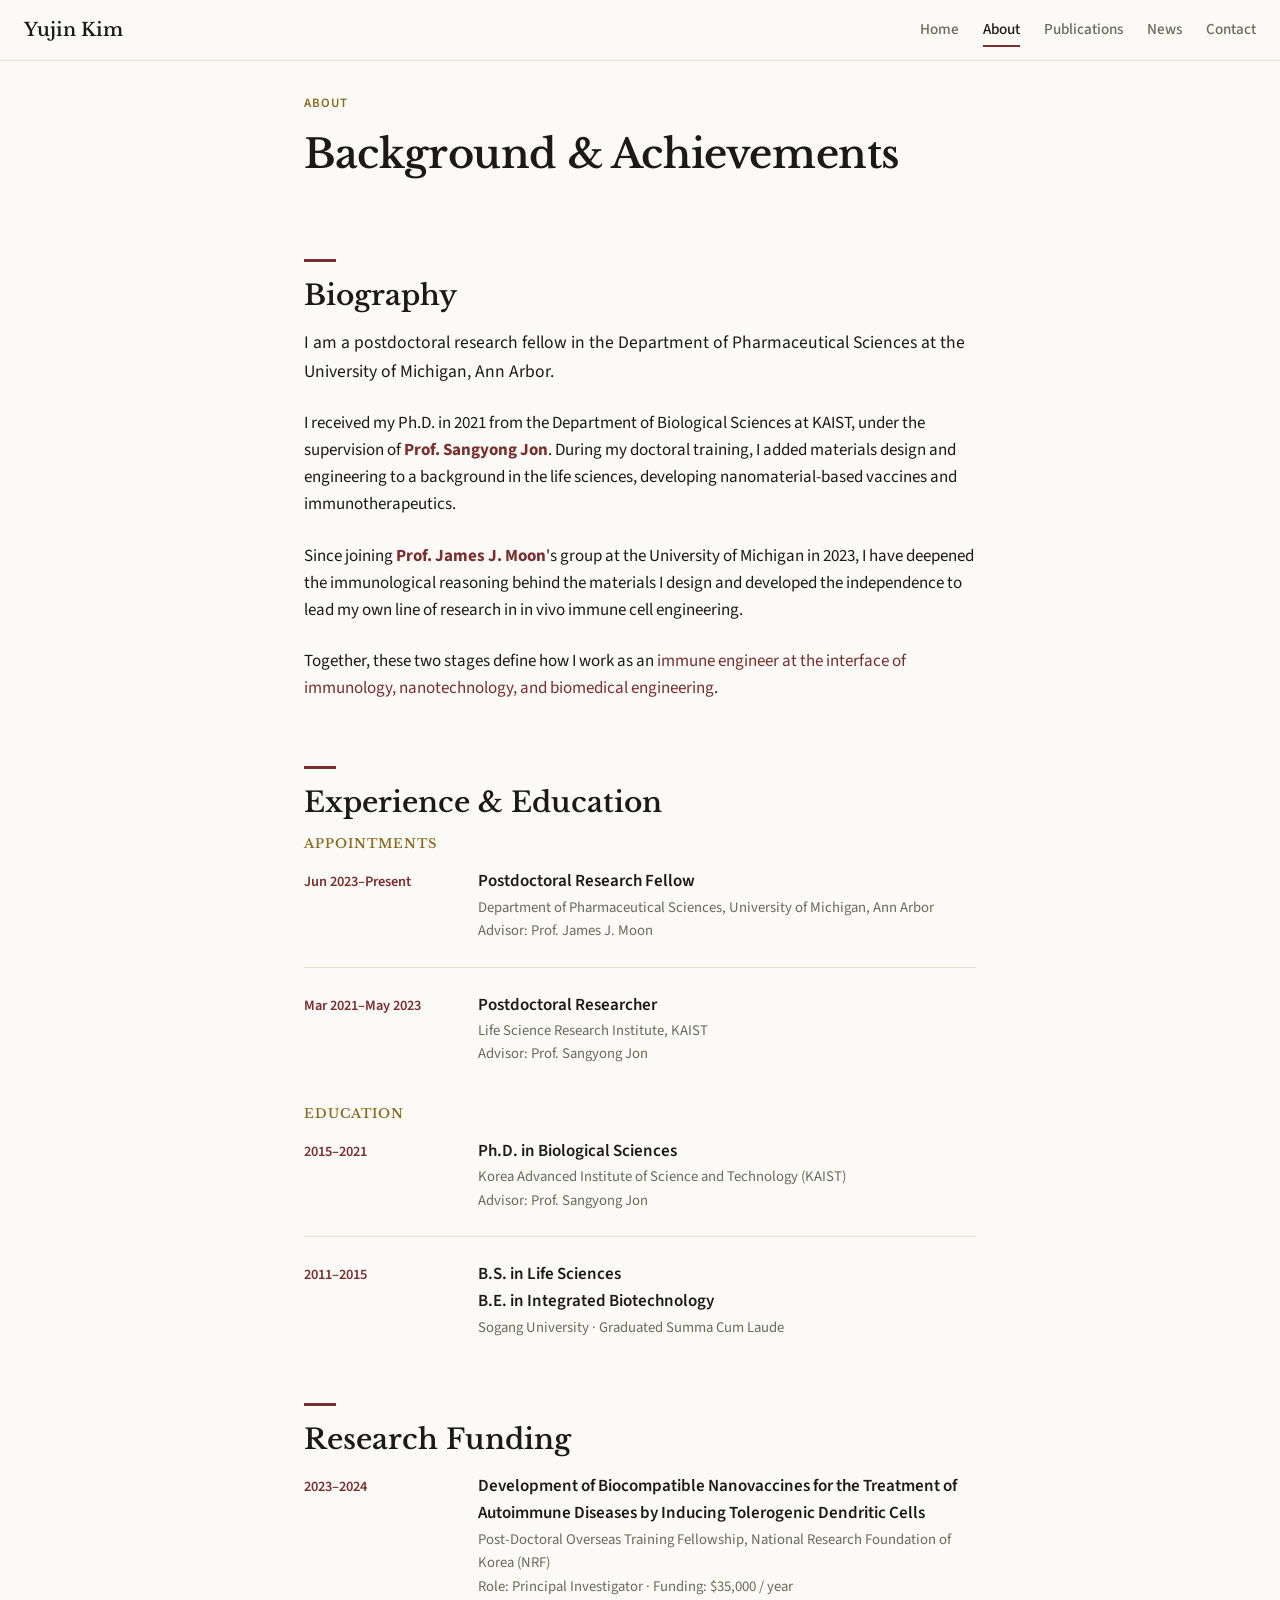
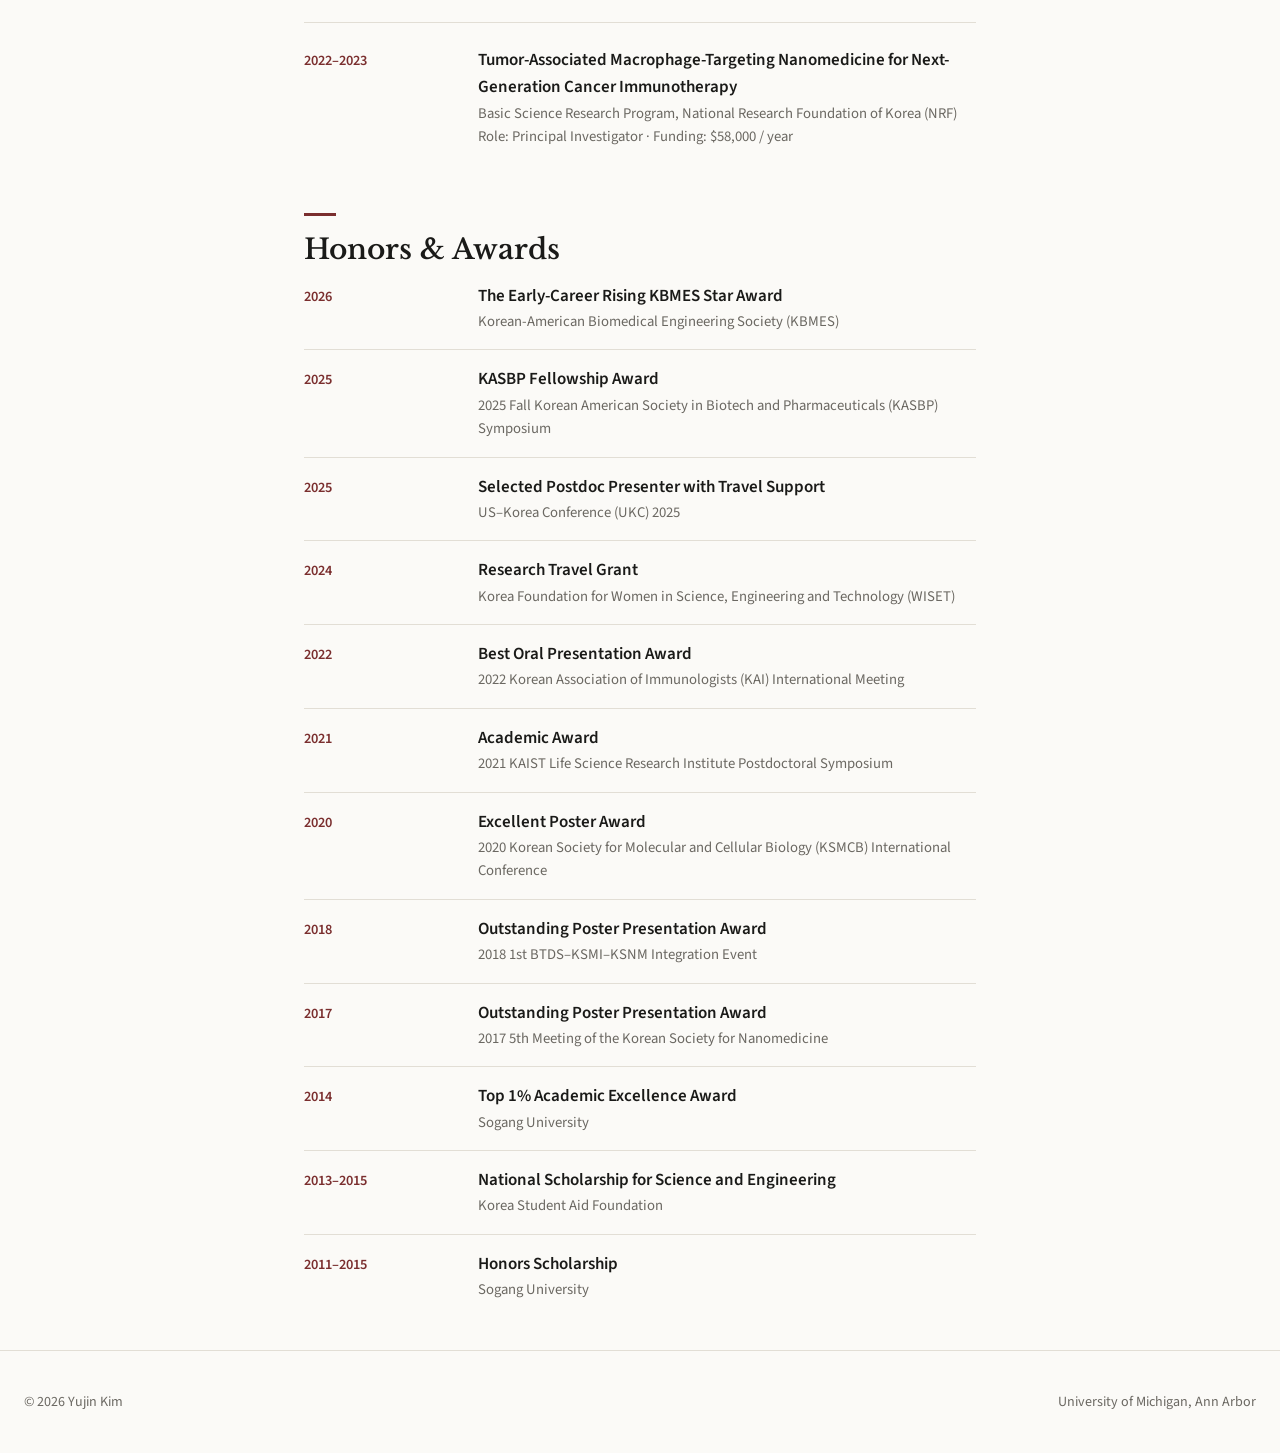
==== about.html @ 7e6575d5 "Leave the Research Interests intro undecorated The hairline read as odd in place. Removing it leaves" ====
<!DOCTYPE html>
<html lang="en">
<head>
  <meta charset="UTF-8" />
  <meta name="viewport" content="width=device-width, initial-scale=1.0" />
  <title>About — Yujin Kim, Ph.D.</title>
  <meta name="description" content="Biography, appointments, education, research funding, and honors of Yujin Kim, Ph.D., Postdoctoral Research Fellow at the University of Michigan." />
  <link rel="preconnect" href="https://fonts.googleapis.com" />
  <link rel="preconnect" href="https://fonts.gstatic.com" crossorigin />
  <link href="https://fonts.googleapis.com/css2?family=Libre+Baskerville:ital,wght@0,400;0,700;1,400&family=Source+Sans+3:ital,wght@0,400;0,500;0,600;0,700&display=swap" rel="stylesheet" />
  <link rel="stylesheet" href="css/style.css?v=34" />
</head>
<body data-page="about">
  <header class="nav">
    <div class="nav__inner">
      <a class="nav__brand" href="index.html">Yujin Kim</a>
      <nav class="nav__links" aria-label="Primary">
        <a class="nav__link" data-page="home" href="index.html">Home</a>
        <a class="nav__link" data-page="about" href="about.html">About</a>
        <a class="nav__link" data-page="publications" href="publications.html">Publications</a>
        <a class="nav__link" data-page="news" href="news.html">News</a>
        <a class="nav__link" data-page="contact" href="contact.html">Contact</a>
      </nav>
    </div>
  </header>

  <main>
    <div class="container container--text">
      <section class="section--tight">
        <p class="eyebrow">About</p>
        <h1>Background &amp; Achievements</h1>
      </section>

      <section id="bio" class="section--tight"></section>
      <section id="education" class="section--tight"></section>
      <section id="funding" class="section--tight"></section>
      <section id="awards" class="section--tight"></section>
    </div>
  </main>

  <footer class="footer">
    <div class="footer__inner">
      <span>© <span id="year"></span> Yujin Kim</span>
      <span>University of Michigan, Ann Arbor</span>
    </div>
  </footer>

  <script>document.getElementById("year").textContent = new Date().getFullYear();</script>
  <script src="js/nav.js"></script>
  <script src="js/render-profile.js"></script>
</body>
</html>
---- css/style.css ----
/* =========================================================================
   Yujin Kim — Faculty Portfolio
   Single shared stylesheet. Design tokens per PROJECT_BRIEF.md §4.
   ========================================================================= */

:root {
  /* Colors */
  --bg: #FBFAF7;
  --text-primary: #1A1A18;
  --text-secondary: #6B6862;
  --accent: #7A2E2E;
  --accent-light: #EFE1DD;
  --accent-2: #8A6A1F;        /* deep gold — secondary accent */
  --accent-2-light: #F3EAD7;  /* gold tint for soft fills */
  --border: #E2DED5;
  --status-amber: #A06E2B;

  /* Typography */
  --font-heading: "Libre Baskerville", Georgia, serif;
  --font-body: "Source Sans 3", -apple-system, BlinkMacSystemFont, "Segoe UI", sans-serif;

  /* Spacing scale (8px base) */
  --s1: 8px;
  --s2: 16px;
  --s3: 24px;
  --s4: 32px;
  --s5: 40px;
  --s6: 48px;
  --s8: 64px;

  /* Layout */
  --max-text: 720px;
  --max-container: 1280px;
  --radius: 4px;
}

/* -------------------------------------------------------------------------
   Reset / base
   ------------------------------------------------------------------------- */
*,
*::before,
*::after { box-sizing: border-box; }

html { scroll-behavior: smooth; }

body {
  margin: 0;
  background: var(--bg);
  color: var(--text-primary);
  font-family: var(--font-body);
  font-size: 17px;
  line-height: 1.6;
  -webkit-font-smoothing: antialiased;
  text-rendering: optimizeLegibility;
}

h1, h2, h3, h4 {
  font-family: var(--font-heading);
  font-weight: 600;
  line-height: 1.25;
  color: var(--text-primary);
  margin: 0 0 var(--s2) 0;
}

h1 { font-size: 2.5rem; letter-spacing: -0.01em; }
h2 { font-size: 1.75rem; }
h3 { font-size: 1.25rem; }

p { margin: 0 0 var(--s2) 0; }

a {
  color: var(--accent);
  text-decoration: none;
  transition: color 150ms ease, border-color 150ms ease, opacity 150ms ease;
}
a:hover { text-decoration: underline; }

:focus-visible {
  outline: 2px solid var(--accent);
  outline-offset: 2px;
  border-radius: 2px;
}

img { max-width: 100%; display: block; }

/* -------------------------------------------------------------------------
   Layout helpers
   ------------------------------------------------------------------------- */
.container {
  max-width: var(--max-container);
  margin: 0 auto;
  padding: 0 var(--s3);
}

.container--text { max-width: var(--max-text); }
/* Contact needs room for the details + map side by side, and enough width for
   the street address to stay on one line */
.container--contact { max-width: 1080px; }
/* Publications is text-heavy — keep a comfortable reading measure */
.container--pubs { max-width: 900px; }
/* Research holds a 2-column card grid */
.container--research { max-width: 1080px; }

.section {
  padding-top: var(--s6);
  padding-bottom: var(--s6);
}

.section--tight { padding-top: var(--s4); padding-bottom: var(--s4); }

.eyebrow {
  font-size: 0.8rem;
  font-weight: 600;
  letter-spacing: 0.08em;
  text-transform: uppercase;
  color: var(--accent-2);
  margin-bottom: var(--s2);
}

/* Burgundy marker bar above every section heading */
main h2::before {
  content: "";
  display: block;
  width: 32px;
  height: 3px;
  background: var(--accent);
  margin-bottom: var(--s2);
}
/* Publication group heads are a baseline-aligned flex row — no bar there */
.pub-group__head h2::before { display: none; }

.text-secondary { color: var(--text-secondary); }

/* -------------------------------------------------------------------------
   Navigation
   ------------------------------------------------------------------------- */
.nav {
  position: sticky;
  top: 0;
  z-index: 50;
  background: rgba(251, 250, 247, 0.92);
  backdrop-filter: saturate(180%) blur(8px);
  border-bottom: 1px solid var(--border);
  transition: box-shadow 200ms ease;
}
.nav.is-scrolled { box-shadow: 0 1px 12px rgba(26, 26, 26, 0.06); }

.nav__inner {
  max-width: var(--max-container);
  margin: 0 auto;
  padding: 0 var(--s3);
  display: flex;
  align-items: center;
  justify-content: space-between;
  min-height: 60px;
  gap: var(--s3);
}

.nav__brand {
  font-family: var(--font-heading);
  font-size: 1.15rem;
  font-weight: 600;
  color: var(--text-primary);
  white-space: nowrap;
}
.nav__brand:hover { text-decoration: none; opacity: 0.75; }

.nav__links {
  display: flex;
  align-items: center;
  gap: var(--s3);
  overflow-x: auto;
  scrollbar-width: none;
  -ms-overflow-style: none;
}
.nav__links::-webkit-scrollbar { display: none; }

.nav__link {
  color: var(--text-secondary);
  font-size: 0.95rem;
  font-weight: 500;
  padding: 4px 0;
  white-space: nowrap;
  border-bottom: 2px solid transparent;
}
.nav__link:hover { color: var(--text-primary); text-decoration: none; }
.nav__link.is-active {
  color: var(--text-primary);
  border-bottom-color: var(--accent);
}

/* -------------------------------------------------------------------------
   Buttons
   ------------------------------------------------------------------------- */
.btn {
  display: inline-flex;
  align-items: center;
  gap: var(--s1);
  background: var(--accent);
  color: #fff;
  font-family: var(--font-body);
  font-size: 0.95rem;
  font-weight: 600;
  padding: 10px 20px;
  border: 1px solid var(--accent);
  border-radius: var(--radius);
  cursor: pointer;
  transition: opacity 150ms ease;
}
.btn:hover { opacity: 0.88; text-decoration: none; }

.btn--ghost {
  background: transparent;
  color: var(--accent);
}
.btn--ghost:hover { background: var(--accent-light); opacity: 1; }

/* -------------------------------------------------------------------------
   Badges
   ------------------------------------------------------------------------- */
.badge {
  display: inline-block;
  font-size: 0.75rem;
  font-weight: 600;
  line-height: 1.4;
  padding: 2px 9px;
  border-radius: 999px;
  background: var(--accent-light);
  color: var(--accent);
  white-space: nowrap;
}
.badge--status {
  background: rgba(160, 110, 43, 0.12);
  color: var(--status-amber);
}
.badge--rank {
  background: transparent;
  color: var(--text-secondary);
  padding-left: 0;
  font-weight: 500;
}
/* Link chip — soft gold fill. It separates from the pale-burgundy IF badge by
   hue rather than by weight; a solid burgundy fill was tried and pulled the eye
   far too hard. The affordance arrives on hover instead of at rest. */
a.badge--link {
  background: var(--accent-2-light);
  color: var(--accent-2);
  transition: background 150ms ease, color 150ms ease;
}
a.badge--link:hover {
  background: var(--accent-2);
  color: #fff;
  text-decoration: none;
}

/* -------------------------------------------------------------------------
   Hero (About)
   ------------------------------------------------------------------------- */
/* Warm tinted band behind the Home hero */
.hero-band {
  /* Single warm tone easing into the page — no seam, no second hue */
  background: linear-gradient(180deg, #FAF3EE 0%, var(--bg) 100%);
}

.hero {
  display: grid;
  grid-template-columns: 200px 1fr;
  gap: var(--s6);
  align-items: center;
  padding-top: var(--s6);
  padding-bottom: var(--s5);
}
.hero__photo {
  width: 200px;
  height: 200px;
  border-radius: 50%;
  object-fit: cover;
  /* Source is pre-cropped square, so plain centering is correct */
  object-position: 50% 50%;
  border: 1px solid var(--border);
  background: var(--accent-light);
  box-shadow: 0 8px 28px rgba(26, 26, 24, 0.08);
}
.hero__photo--placeholder {
  display: flex;
  align-items: center;
  justify-content: center;
  color: var(--accent);
  font-family: var(--font-heading);
  font-size: 3rem;
  font-weight: 600;
}
.hero__name { margin-bottom: var(--s1); }
.hero__title {
  font-size: 1.1rem;
  color: var(--text-secondary);
  margin-bottom: var(--s3);
}
.hero__title strong { color: var(--accent); font-weight: 600; }
.hero__tagline {
  font-family: var(--font-heading);
  font-size: 1.15rem;
  color: var(--text-primary);
  max-width: 46ch;
  margin: 0;
}

/* -------------------------------------------------------------------------
   Bio / prose
   ------------------------------------------------------------------------- */
.prose p { margin-bottom: var(--s3); }
.prose__lead { font-size: 1.1rem; color: var(--text-primary); }
.prose a { font-weight: 700; }
/* Emphasis inside the bio. Burgundy at regular weight — gold was tried first
   and Yujin preferred burgundy. The PI links in this same block are burgundy
   *and bold*, so weight is the only thing separating the two; that was raised
   and accepted. No font-weight here by request. */
.prose__accent { color: var(--accent); }
.prose p:last-child { margin-bottom: 0; }

.draft-note {
  font-size: 0.8rem;
  color: var(--status-amber);
  margin-top: var(--s2);
}

/* -------------------------------------------------------------------------
   Quick facts strip
   ------------------------------------------------------------------------- */
.facts {
  display: flex;
  flex-wrap: wrap;
  gap: var(--s2) var(--s6);
  padding: var(--s4) 0;
  border-top: 1px solid var(--border);
  border-bottom: 1px solid var(--border);
}
.fact__num {
  font-family: var(--font-heading);
  font-size: 2rem;
  font-weight: 600;
  color: var(--accent);
  line-height: 1;
}
.fact__label {
  font-size: 0.85rem;
  color: var(--text-secondary);
  margin-top: 6px;
}

/* -------------------------------------------------------------------------
   Timeline (education / career)
   ------------------------------------------------------------------------- */
.timeline { display: grid; gap: var(--s3); }
.timeline__item {
  display: grid;
  grid-template-columns: 150px 1fr;
  gap: var(--s3);
  padding-bottom: var(--s3);
  border-bottom: 1px solid var(--border);
}
.timeline__item:last-child { border-bottom: none; padding-bottom: 0; }
/* Honors entries are short — tighten their rhythm */
.timeline--tight { gap: var(--s2); }
.timeline--tight .timeline__item { padding-bottom: var(--s2); }
.timeline__years { color: var(--accent); font-weight: 600; font-size: 0.9rem; padding-top: 2px; }
.timeline__role { font-weight: 600; }
.timeline__meta { color: var(--text-secondary); font-size: 0.92rem; }

/* -------------------------------------------------------------------------
   Research theme cards
   ------------------------------------------------------------------------- */
.themes {
  display: grid;
  grid-template-columns: repeat(2, 1fr);
  gap: var(--s4);
}
.theme {
  display: flex;
  flex-direction: column;
  border: 1px solid var(--border);
  border-radius: var(--radius);
  overflow: hidden;
  background: #fff;
  transition: box-shadow 200ms ease, transform 200ms ease;
}
.theme:hover {
  box-shadow: 0 6px 24px rgba(26, 26, 26, 0.07);
  transform: translateY(-2px);
}
.theme__figure {
  aspect-ratio: 16 / 9;
  display: flex;
  align-items: center;
  justify-content: center;
  border-bottom: 1px solid var(--border);
}
/* No artwork yet: the theme's own line icon on a soft tint, so the card reads
   as designed rather than unfinished. Replaced by --image once a figure exists. */
.theme__figure--icon {
  background: linear-gradient(135deg, var(--accent-light), #F4EFE7);
  color: var(--accent);
}
.theme__figure--icon svg { width: 44px; height: 44px; opacity: 0.85; }
.theme__figure--image {
  width: 100%;
  object-fit: cover;
  background: var(--accent-light);
}
.theme__body { padding: var(--s3); }
.theme__title { font-size: 1.15rem; margin-bottom: var(--s1); }
.theme__desc { margin: 0; color: var(--text-secondary); font-size: 0.97rem; }

/* Research keywords — chips above the interest list on Home */
.keywords {
  display: flex;
  flex-wrap: wrap;
  gap: var(--s1);
  margin-bottom: var(--s4);
}
/* Labelled keyword group in the hero, below the tagline */
.hero__keywords { margin-top: var(--s3); }
.hero__keywords .keywords { margin-bottom: 0; }
.keyword {
  font-size: 0.85rem;
  font-weight: 600;
  line-height: 1.4;
  padding: 5px 14px;
  border-radius: 999px;
  background: var(--accent-light);
  color: var(--accent);
}

/* Research interests — four CV research fields, side by side on Home */
/* Section intro under the Research Interests heading. Plain — no quotation
   marks, no rules of any kind. Three decorations have now been tried here and
   all three were rejected: a burgundy LEFT rule (collided with the bar
   main h2::before draws above every h2), generated quotation marks (made sense
   only while the line was first person, and read as a quoted fragment once it
   wasn't), and a hairline BELOW it (Yujin: too odd). Leave it undecorated.
   Upright, not italic — Libre Baskerville italic was tried on the hero tagline
   and rejected as hard to read. A touch smaller than that tagline so the two
   don't compete. */
.interest-grid__tagline {
  margin: 0 0 var(--s4) 0;
  font-family: var(--font-heading);
  font-size: 1.1rem;
  line-height: 1.5;
  color: var(--text-primary);
}
.interest-grid {
  display: grid;
  grid-template-columns: repeat(4, 1fr);
  gap: var(--s3);
  align-items: stretch;
}
.interest-card {
  display: flex;
  flex-direction: column;
  padding: var(--s3);
  background: #fff;
  border: 1px solid var(--border);
  border-radius: var(--radius);
  transition: box-shadow 200ms ease, transform 200ms ease;
}
.interest-card:hover {
  box-shadow: 0 6px 24px rgba(26, 26, 24, 0.07);
  transform: translateY(-2px);
}
.interest-card__icon { display: block; color: var(--accent); margin-bottom: var(--s2); }
.interest-card__icon svg { width: 28px; height: 28px; display: block; }
.interest-card__title {
  font-size: 1rem;
  line-height: 1.35;
  margin: 0 0 var(--s1) 0;
}
.interest-card__desc {
  margin: 0;
  color: var(--text-secondary);
  font-size: 0.92rem;
}
.interests__more { margin-top: var(--s4); font-size: 0.95rem; }

/* -------------------------------------------------------------------------
   News — press coverage as thumbnail cards
   ------------------------------------------------------------------------- */
.news-list { display: grid; gap: var(--s3); }
.news-item {
  display: grid;
  grid-template-columns: 140px 1fr;
  gap: var(--s3);
  align-items: start;
  padding: var(--s3);
  border: 1px solid var(--border);
  border-radius: var(--radius);
  background: #fff;
  transition: box-shadow 200ms ease;
}
/* The card holds several outlet links, so it is not itself a link — no lift on
   hover, just a soft shadow marking the row under the cursor. */
.news-item:hover { box-shadow: 0 6px 24px rgba(26, 26, 24, 0.07); }

.news-item__thumb {
  width: 140px;
  height: 140px;
  border: 1px solid var(--border);
  border-radius: calc(var(--radius) - 2px);
  background: #fff;
  display: flex;
  flex-direction: column;
  align-items: center;
  justify-content: center;
  gap: 2px;
}

/* contain, not cover: these are the papers' own TOC figures and must not be
   cropped (theme figures use cover). The influenza one is portrait, so it
   letterboxes inside the square rather than losing the top of the nanobarrel. */
.news-item__thumb--image { object-fit: contain; padding: var(--s1); }
.news-item__thumb--tile {
  background: linear-gradient(135deg, var(--accent-light), #F4EFE7);
  color: var(--accent);
  text-align: center;
  padding: var(--s1);
}
.news-item__tile-main {
  font-family: var(--font-heading);
  font-weight: 700;
  font-size: 0.95rem;
  line-height: 1.15;
  letter-spacing: 0.02em;
}
.news-item__tile-sub {
  font-size: 0.65rem;
  font-weight: 600;
  letter-spacing: 0.14em;
  text-transform: uppercase;
  opacity: 0.8;
}

.news-item__headline {
  margin: 0;
  font-family: var(--font-heading);
  font-weight: 700;
  font-size: 1.05rem;
  line-height: 1.4;
}
.news-item__meta {
  margin-top: var(--s1);
  color: var(--text-secondary);
  font-size: 0.88rem;
}

/* Outlets that covered the paper — chip links, same shape as .keyword */
.news-item__outlets {
  display: flex;
  flex-wrap: wrap;
  gap: var(--s1);
  margin-top: var(--s2);
}
.news-outlet {
  font-size: 0.85rem;
  font-weight: 600;
  line-height: 1.4;
  padding: 5px 12px;
  border-radius: 999px;
  border: 1px solid var(--border);
  background: var(--bg);
  color: var(--text-primary);
}
.news-outlet:hover {
  text-decoration: none;
  border-color: var(--accent);
  background: var(--accent-light);
  color: var(--accent);
}
.news-outlet__hint {
  font-weight: 400;
  font-size: 0.78rem;
  color: var(--text-secondary);
}
.news-outlet:hover .news-outlet__hint { color: inherit; }

/* -------------------------------------------------------------------------
   Publications
   ------------------------------------------------------------------------- */
.pub-group { margin-bottom: var(--s6); }
.pub-group__head {
  display: flex;
  align-items: baseline;
  gap: var(--s2);
  margin-bottom: var(--s3);
  padding-bottom: var(--s2);
  border-bottom: 2px solid var(--accent);
}
.pub-group__count {
  font-size: 0.9rem;
  color: var(--text-secondary);
  font-family: var(--font-body);
}

.pub {
  display: grid;
  grid-template-columns: 64px 1fr;
  gap: var(--s3);
  padding: var(--s3) 0;
  border-bottom: 1px solid var(--border);
}
.pub__year {
  font-family: var(--font-heading);
  font-size: 1.1rem;
  color: var(--accent);
  font-weight: 600;
  padding-top: 2px;
}
.pub__status { margin-bottom: 8px; }
.pub__title {
  font-size: 1.05rem;
  font-weight: 600;
  margin: 0 0 6px 0;
  line-height: 1.4;
}
.pub__authors { color: var(--text-secondary); font-size: 0.95rem; margin: 0 0 4px 0; }
.pub__authors strong { color: var(--text-primary); font-weight: 700; }
/* † co-first, * co-corresponding — footnote markers, so they ride above the
   baseline. line-height: 0 keeps raising them from opening up the line spacing. */
sup {
  font-size: 0.72em;
  line-height: 0;
  vertical-align: super;
  font-weight: 600;
}
.pub__journal { font-size: 0.95rem; margin: 0 0 8px 0; }
.pub__journal em { font-style: italic; font-weight: 700; color: var(--accent); }
.pub__meta { color: var(--text-secondary); }
/* Cover / feature credit, tucked onto the end of the citation. Burgundy, but
   deliberately neither bold nor italic — the journal name is the only
   bold-italic thing on this line, and that weight difference is what separates
   them. (Gold was tried here and reverted.) */
.pub__cover { color: var(--accent); }
.pub__badges { display: flex; flex-wrap: wrap; gap: var(--s1) var(--s2); align-items: center; margin-top: 8px; }
.pub__note { font-size: 0.85rem; color: var(--text-secondary); font-style: italic; }

/* Patents */
.patents { margin-top: var(--s4); }
.patent {
  padding: var(--s3) 0;
  border-bottom: 1px solid var(--border);
}
.patent__title { font-weight: 600; margin: 0 0 4px 0; font-size: 1rem; }
.patent__inventors { color: var(--text-secondary); font-size: 0.92rem; margin: 0 0 4px 0; }
.patent__inventors strong { color: var(--text-primary); font-weight: 700; }
.patent__status { color: var(--text-secondary); font-size: 0.88rem; margin: 0; }

/* -------------------------------------------------------------------------
   Contact
   ------------------------------------------------------------------------- */
.contact-layout {
  display: grid;
  grid-template-columns: minmax(0, 1fr) 340px;
  gap: var(--s6);
  align-items: start;
}
.contact-grid { display: grid; gap: var(--s4); max-width: 640px; }
.contact-row { display: grid; grid-template-columns: 130px 1fr; gap: var(--s3); align-items: start; }
.contact-row__label {
  font-size: 0.8rem;
  font-weight: 600;
  letter-spacing: 0.06em;
  text-transform: uppercase;
  color: var(--text-secondary);
  padding-top: 3px;
}
.contact-links { display: flex; flex-direction: column; gap: var(--s1); }
.contact-links a { display: inline-flex; align-items: center; gap: var(--s1); }
/* Work / Personal marker. Neutral grey on purpose: burgundy would read as a
   link, and gold is already the Link chip on Publications. */
.contact-email { display: flex; align-items: baseline; gap: var(--s2); flex-wrap: wrap; }
.contact-email__tag {
  font-size: 0.68rem;
  font-weight: 600;
  letter-spacing: 0.07em;
  text-transform: uppercase;
  color: var(--text-secondary);
  border: 1px solid var(--border);
  border-radius: 999px;
  padding: 1px 9px;
  white-space: nowrap;
}
.contact-icon { display: inline-flex; flex-shrink: 0; }
.contact-icon svg { width: 16px; height: 16px; display: block; }

.contact-map {
  border: 1px solid var(--border);
  border-radius: var(--radius);
  overflow: hidden;
}
.contact-map iframe {
  display: block;
  width: 100%;
  height: 280px;
  border: 0;
  /* Soften Google's default colors toward the site's warm palette */
  filter: saturate(0.9);
}
.contact-map__link {
  margin-top: var(--s2);
  font-size: 0.9rem;
}

/* -------------------------------------------------------------------------
   Footer
   ------------------------------------------------------------------------- */
.footer {
  border-top: 1px solid var(--border);
  padding: var(--s5) 0;
  color: var(--text-secondary);
  font-size: 0.88rem;
}
.footer__inner {
  max-width: var(--max-container);
  margin: 0 auto;
  padding: 0 var(--s3);
  display: flex;
  flex-wrap: wrap;
  justify-content: space-between;
  gap: var(--s2);
}

/* -------------------------------------------------------------------------
   Entrance animation (subtle polish)
   ------------------------------------------------------------------------- */
.reveal {
  opacity: 0;
  transform: translateY(8px);
  animation: reveal 500ms ease forwards;
}
@keyframes reveal {
  to { opacity: 1; transform: translateY(0); }
}
@media (prefers-reduced-motion: reduce) {
  html { scroll-behavior: auto; }
  .reveal { animation: none; opacity: 1; transform: none; }
  .theme:hover { transform: none; }
}

/* -------------------------------------------------------------------------
   Responsive
   ------------------------------------------------------------------------- */
@media (max-width: 1024px) {
  h1 { font-size: 2.15rem; }
  .interest-grid { grid-template-columns: repeat(2, 1fr); }
}

/* Contact: stack the map below the details before the columns get cramped.
   The threshold is the container width, not an arbitrary breakpoint — any
   narrower and the value column can no longer hold the address on one line. */
@media (max-width: 1080px) {
  .contact-layout { grid-template-columns: 1fr; gap: var(--s5); }
}

@media (max-width: 640px) {
  body { font-size: 16px; }
  h1 { font-size: 1.9rem; }
  h2 { font-size: 1.5rem; }

  .section, .hero { padding-top: var(--s4); padding-bottom: var(--s4); }
  .section--tight { padding-top: var(--s3); padding-bottom: var(--s3); }

  .hero {
    grid-template-columns: 1fr;
    gap: var(--s3);
    text-align: left;
  }
  .hero__photo { width: 128px; height: 128px; }
  .hero__photo--placeholder { font-size: 2rem; }

  .themes { grid-template-columns: 1fr; gap: var(--s3); }
  .interest-grid { grid-template-columns: 1fr; }
  .facts { gap: var(--s3) var(--s5); }
  .timeline__item { grid-template-columns: 1fr; gap: 4px; }
  /* Keep the row side by side — a full-width square would dominate the screen */
  .news-item { grid-template-columns: 88px 1fr; gap: var(--s2); padding: var(--s2); }
  .news-item__thumb { width: 88px; height: 88px; }
  .news-item__tile-main { font-size: 0.8rem; }
  .news-item__tile-sub { font-size: 0.58rem; letter-spacing: 0.1em; }
  .pub { grid-template-columns: 1fr; gap: var(--s1); }
  .pub__year { padding-top: 0; }
  .contact-row { grid-template-columns: 1fr; gap: 4px; }
  .contact-map iframe { height: 240px; }
}
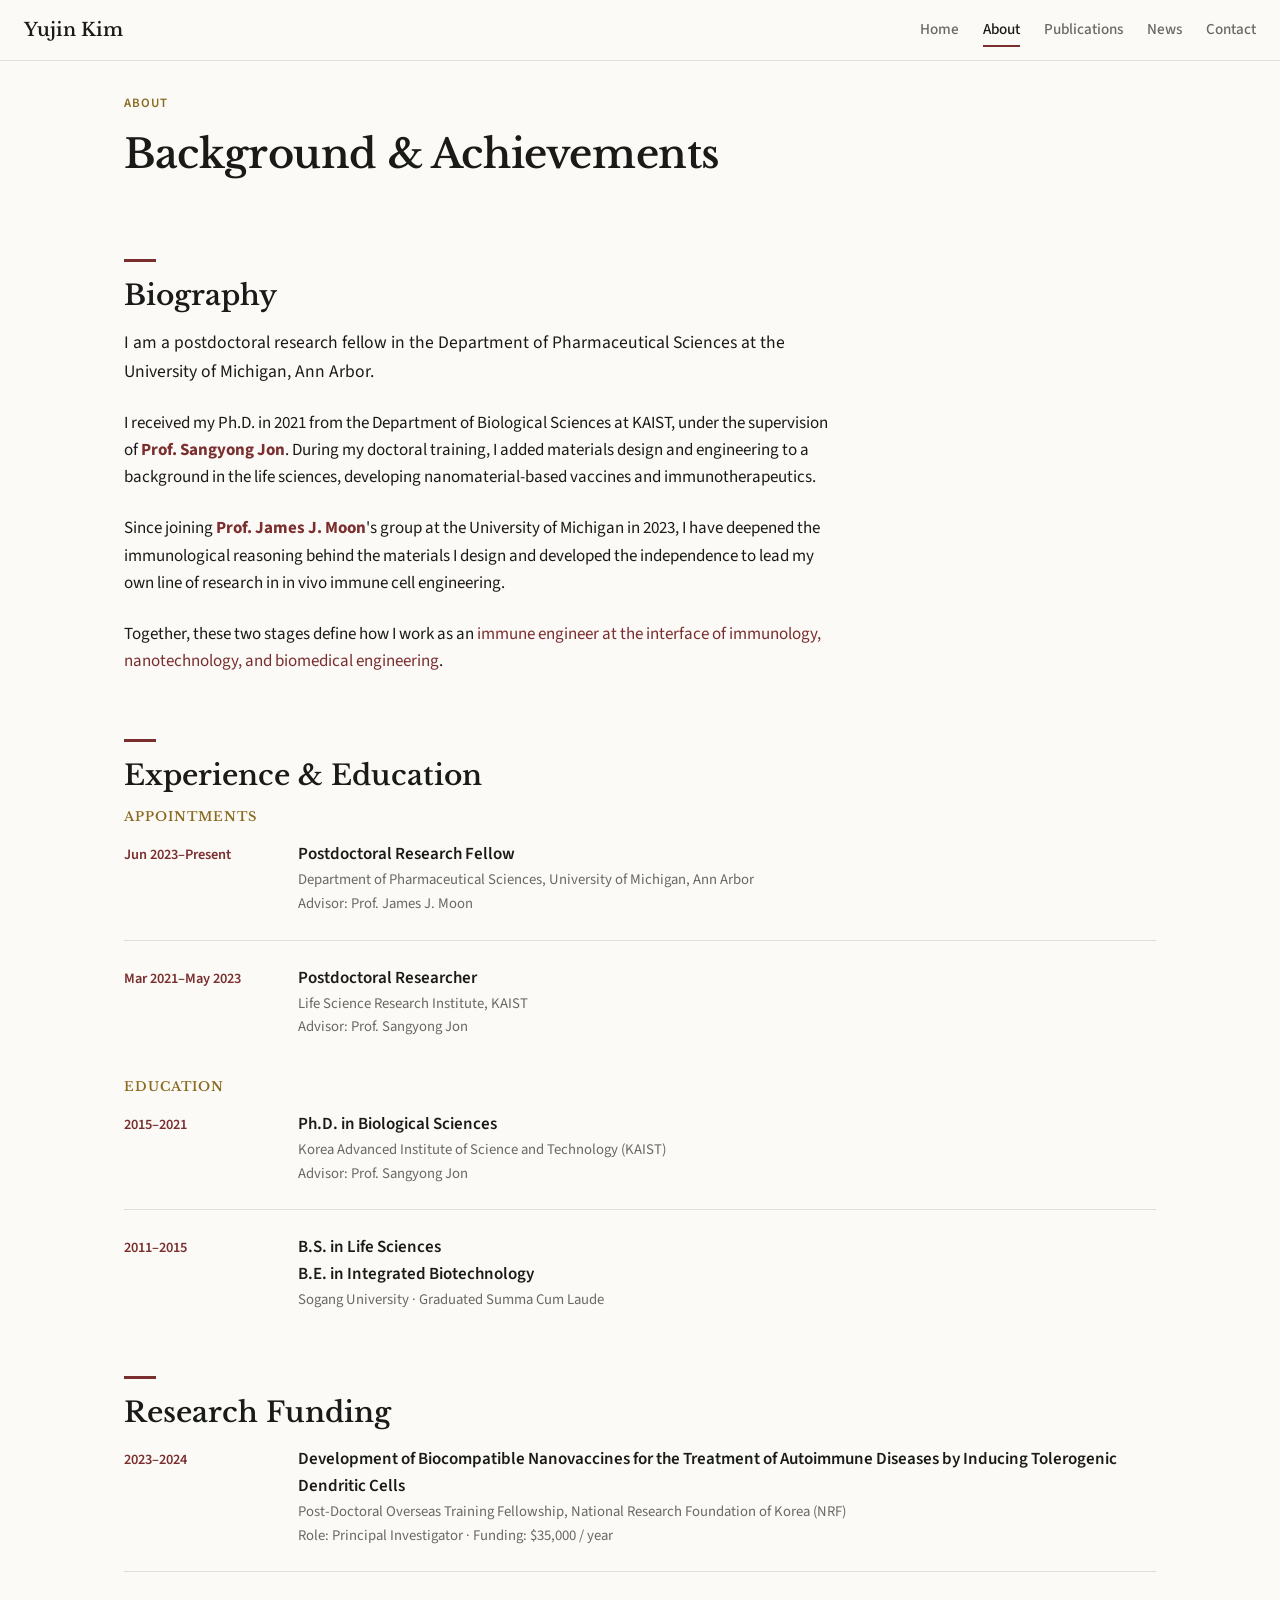
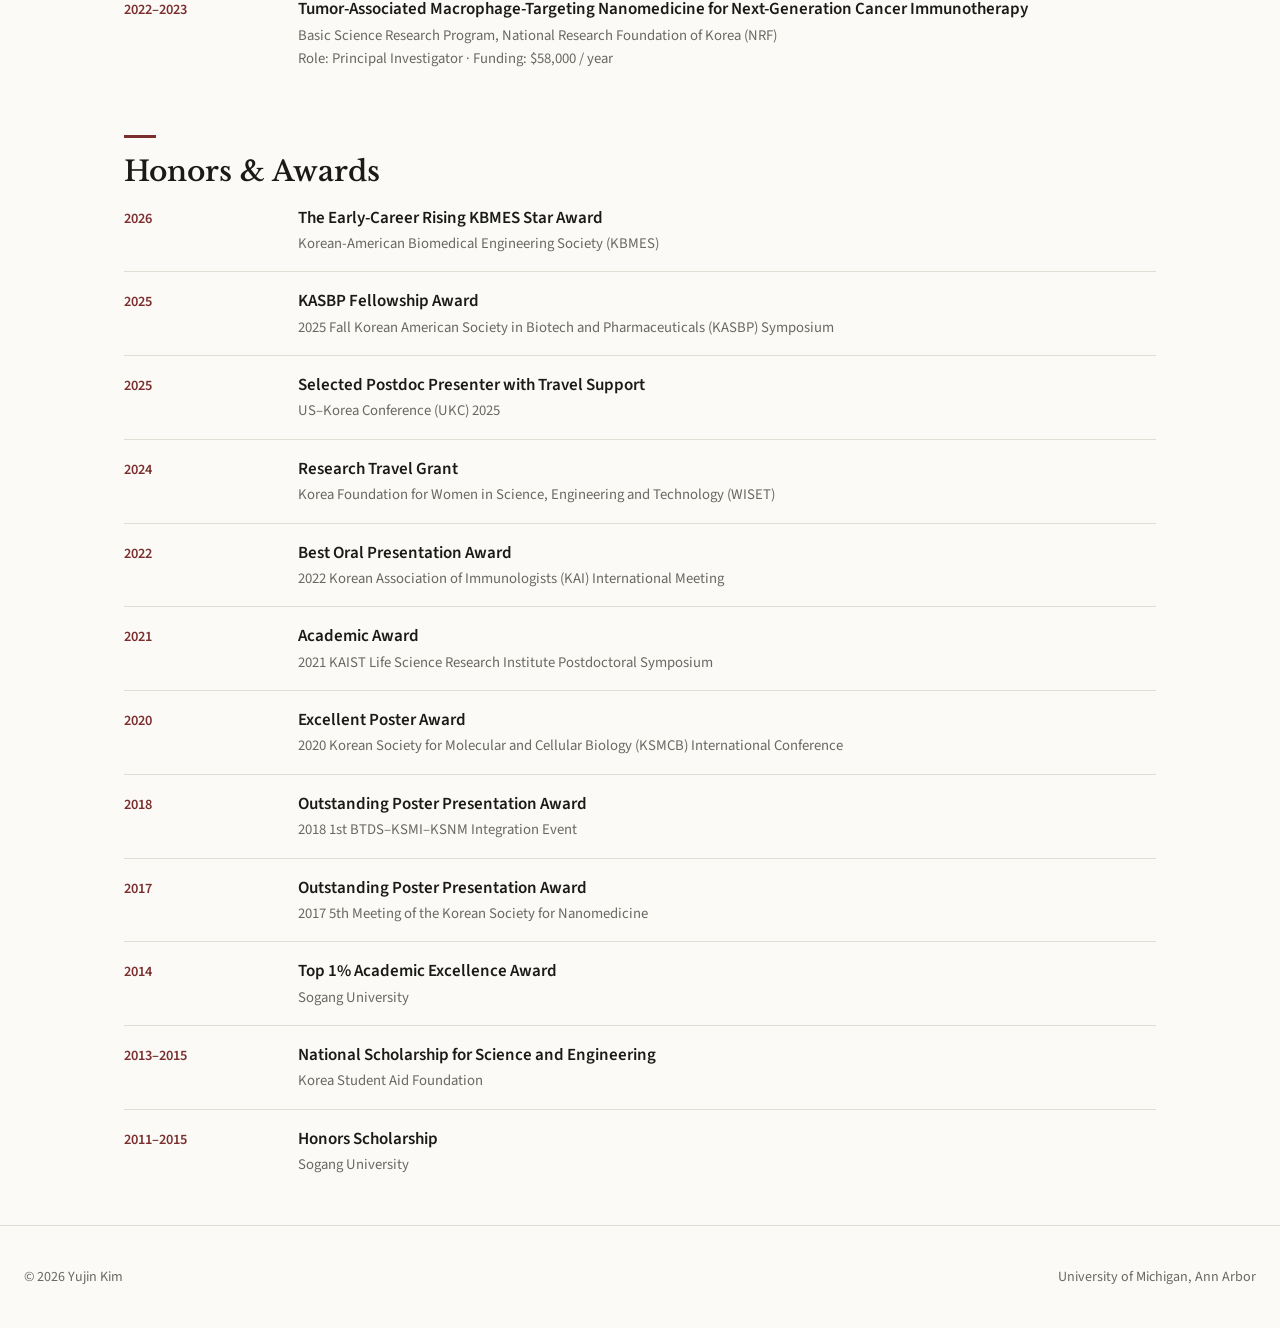
==== commit 7f09e0ef: "Widen About, Publications, and News to 1080px to match Contact The About container gets its own clas" ====
--- a/about.html
+++ b/about.html
@@ -8,7 +8,8 @@
   <link rel="preconnect" href="https://fonts.googleapis.com" />
   <link rel="preconnect" href="https://fonts.gstatic.com" crossorigin />
   <link href="https://fonts.googleapis.com/css2?family=Libre+Baskerville:ital,wght@0,400;0,700;1,400&family=Source+Sans+3:ital,wght@0,400;0,500;0,600;0,700&display=swap" rel="stylesheet" />
-  <link rel="stylesheet" href="css/style.css?v=34" />
+  <link rel="stylesheet" href="css/style.css?v=37" />
+  <link rel="preload" href="data/profile.json" as="fetch" crossorigin="anonymous" />
 </head>
 <body data-page="about">
   <header class="nav">
@@ -25,7 +26,7 @@
   </header>
 
   <main>
-    <div class="container container--text">
+    <div class="container container--about">
       <section class="section--tight">
         <p class="eyebrow">About</p>
         <h1>Background &amp; Achievements</h1>
--- a/css/style.css
+++ b/css/style.css
@@ -96,8 +96,11 @@
 /* Contact needs room for the details + map side by side, and enough width for
    the street address to stay on one line */
 .container--contact { max-width: 1080px; }
-/* Publications is text-heavy — keep a comfortable reading measure */
-.container--pubs { max-width: 900px; }
+/* About matches the other wide pages; the bio itself stays on a reading
+   measure via .prose below */
+.container--about { max-width: 1080px; }
+/* Publications and News — widened to match Contact (900px felt narrow) */
+.container--pubs { max-width: 1080px; }
 /* Research holds a 2-column card grid */
 .container--research { max-width: 1080px; }
 
@@ -308,6 +311,9 @@
 /* -------------------------------------------------------------------------
    Bio / prose
    ------------------------------------------------------------------------- */
+/* The About container widened to 1080px, but paragraphs at that measure run
+   ~125 characters a line — the prose keeps the old text width instead. */
+.prose { max-width: var(--max-text); }
 .prose p { margin-bottom: var(--s3); }
 .prose__lead { font-size: 1.1rem; color: var(--text-primary); }
 .prose a { font-weight: 700; }
@@ -467,6 +473,8 @@
   box-shadow: 0 6px 24px rgba(26, 26, 24, 0.07);
   transform: translateY(-2px);
 }
+/* Icon ABOVE the title. An icon-left-of-title flex row at 44px was tried
+   2026-08-07 and reverted the same day — Yujin: "B2로 바꾼게 더 못생겼어". */
 .interest-card__icon { display: block; color: var(--accent); margin-bottom: var(--s2); }
 .interest-card__icon svg { width: 28px; height: 28px; display: block; }
 .interest-card__title {
@@ -733,7 +741,8 @@
 .reveal {
   opacity: 0;
   transform: translateY(8px);
-  animation: reveal 500ms ease forwards;
+  /* 500ms read as loading lag on every tab click; 200ms keeps the polish. */
+  animation: reveal 200ms ease forwards;
 }
 @keyframes reveal {
   to { opacity: 1; transform: translateY(0); }
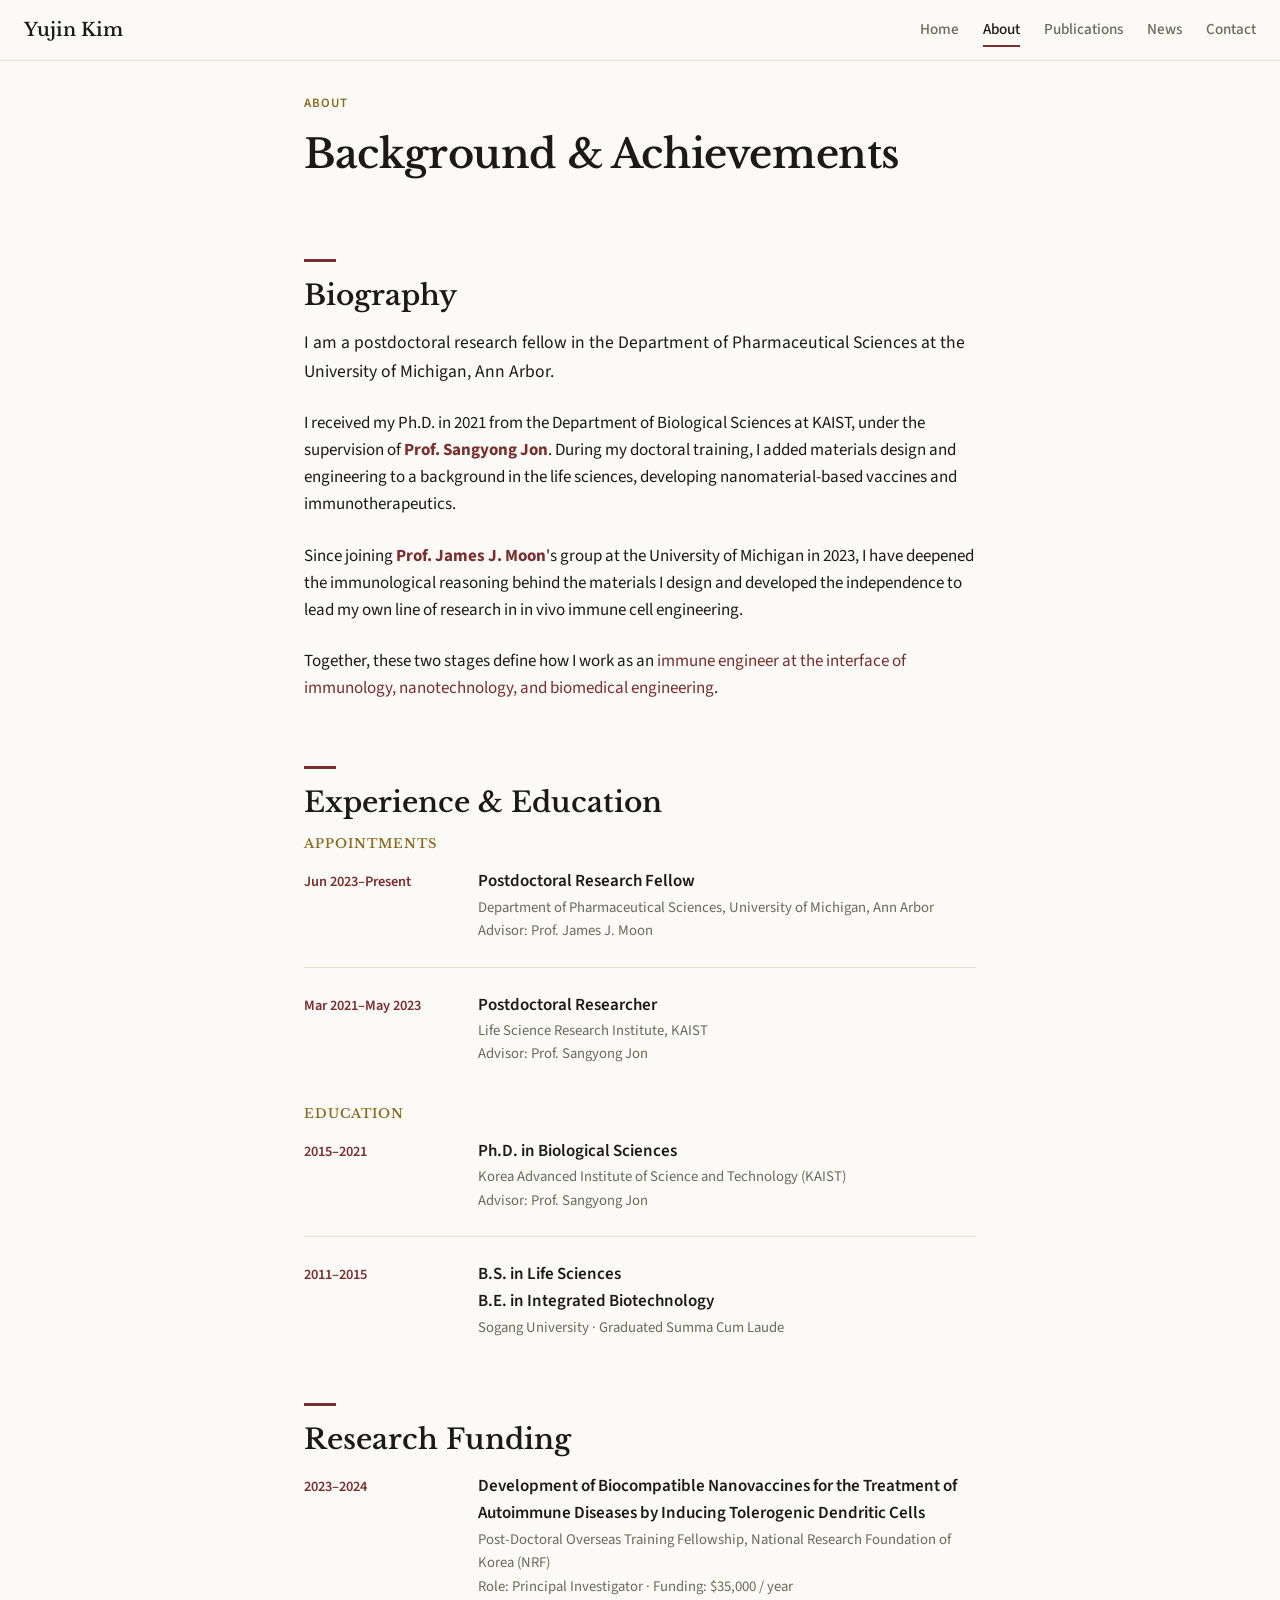
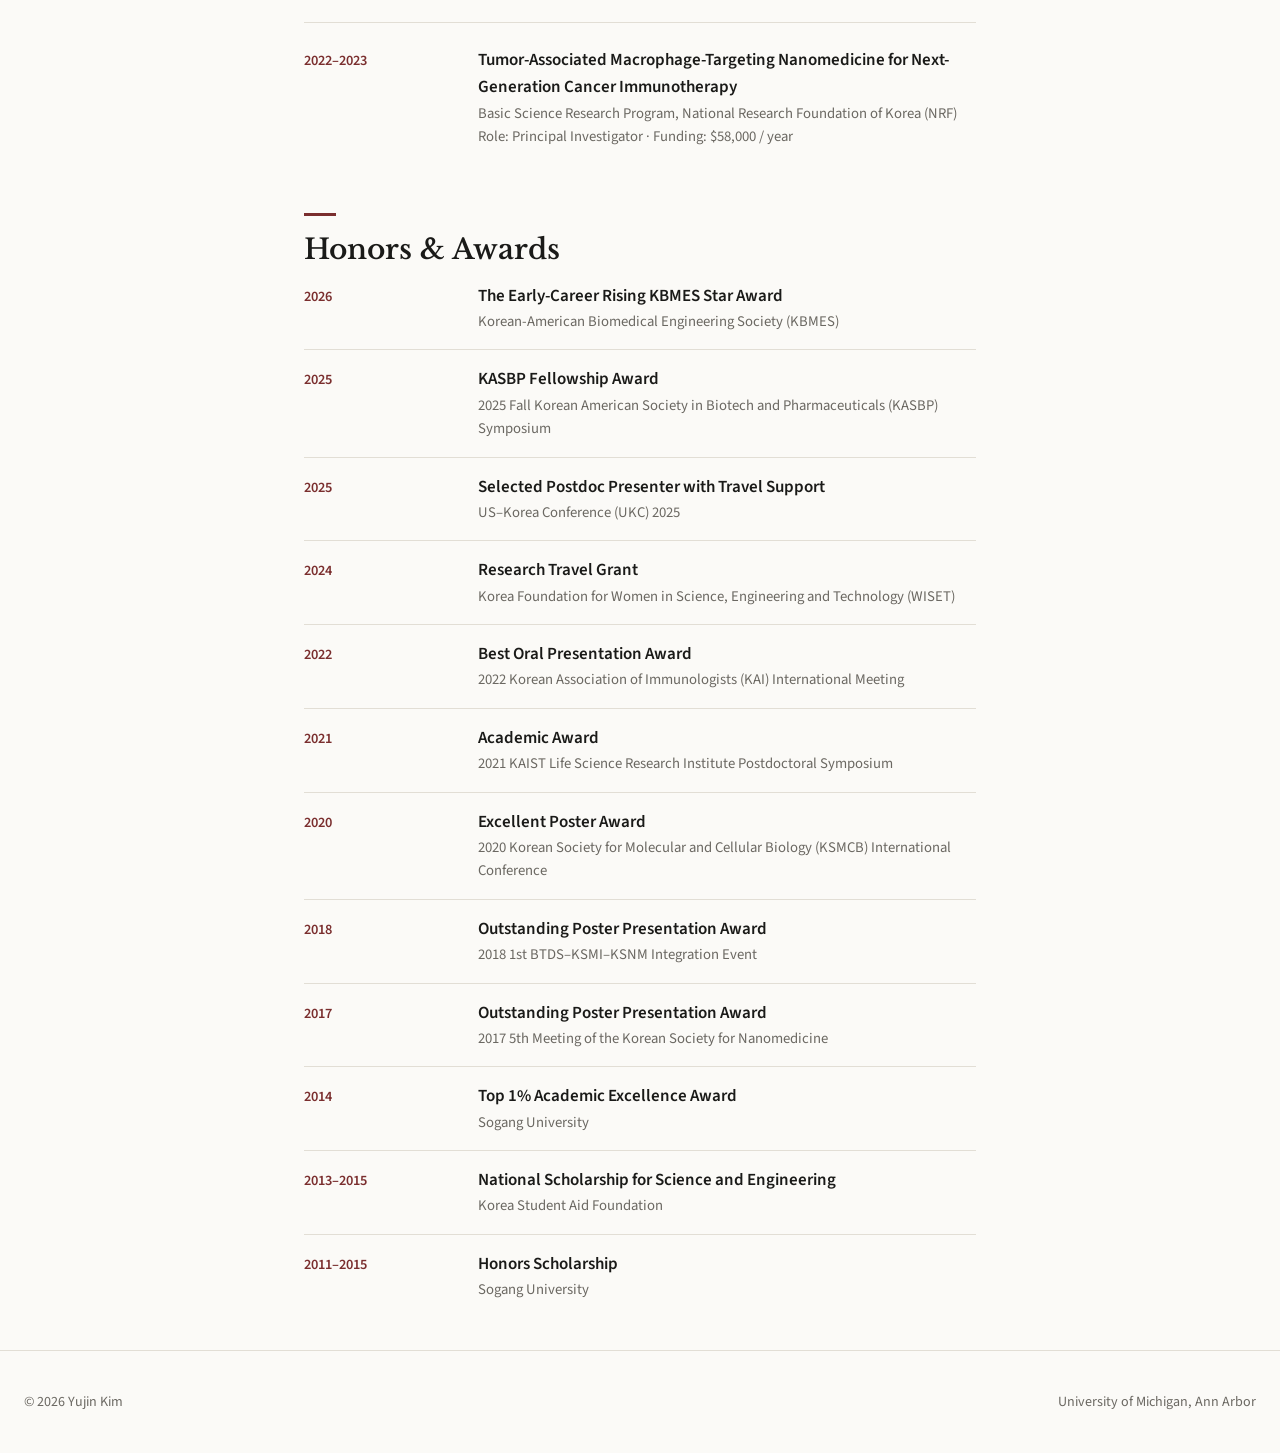
==== commit 79a096f4: "Revert About and Publications to their original widths; News keeps 1080px News gets its own containe" ====
--- a/about.html
+++ b/about.html
@@ -8,7 +8,7 @@
   <link rel="preconnect" href="https://fonts.googleapis.com" />
   <link rel="preconnect" href="https://fonts.gstatic.com" crossorigin />
   <link href="https://fonts.googleapis.com/css2?family=Libre+Baskerville:ital,wght@0,400;0,700;1,400&family=Source+Sans+3:ital,wght@0,400;0,500;0,600;0,700&display=swap" rel="stylesheet" />
-  <link rel="stylesheet" href="css/style.css?v=37" />
+  <link rel="stylesheet" href="css/style.css?v=38" />
   <link rel="preload" href="data/profile.json" as="fetch" crossorigin="anonymous" />
 </head>
 <body data-page="about">
@@ -26,7 +26,7 @@
   </header>
 
   <main>
-    <div class="container container--about">
+    <div class="container container--text">
       <section class="section--tight">
         <p class="eyebrow">About</p>
         <h1>Background &amp; Achievements</h1>
--- a/css/style.css
+++ b/css/style.css
@@ -96,11 +96,11 @@
 /* Contact needs room for the details + map side by side, and enough width for
    the street address to stay on one line */
 .container--contact { max-width: 1080px; }
-/* About matches the other wide pages; the bio itself stays on a reading
-   measure via .prose below */
-.container--about { max-width: 1080px; }
-/* Publications and News — widened to match Contact (900px felt narrow) */
-.container--pubs { max-width: 1080px; }
+/* Publications is text-heavy — keep a comfortable reading measure.
+   (1080px was tried for About and Publications and reverted; News kept it.) */
+.container--pubs { max-width: 900px; }
+/* News holds image cards, which use the extra room */
+.container--news { max-width: 1080px; }
 /* Research holds a 2-column card grid */
 .container--research { max-width: 1080px; }
 
@@ -311,9 +311,6 @@
 /* -------------------------------------------------------------------------
    Bio / prose
    ------------------------------------------------------------------------- */
-/* The About container widened to 1080px, but paragraphs at that measure run
-   ~125 characters a line — the prose keeps the old text width instead. */
-.prose { max-width: var(--max-text); }
 .prose p { margin-bottom: var(--s3); }
 .prose__lead { font-size: 1.1rem; color: var(--text-primary); }
 .prose a { font-weight: 700; }
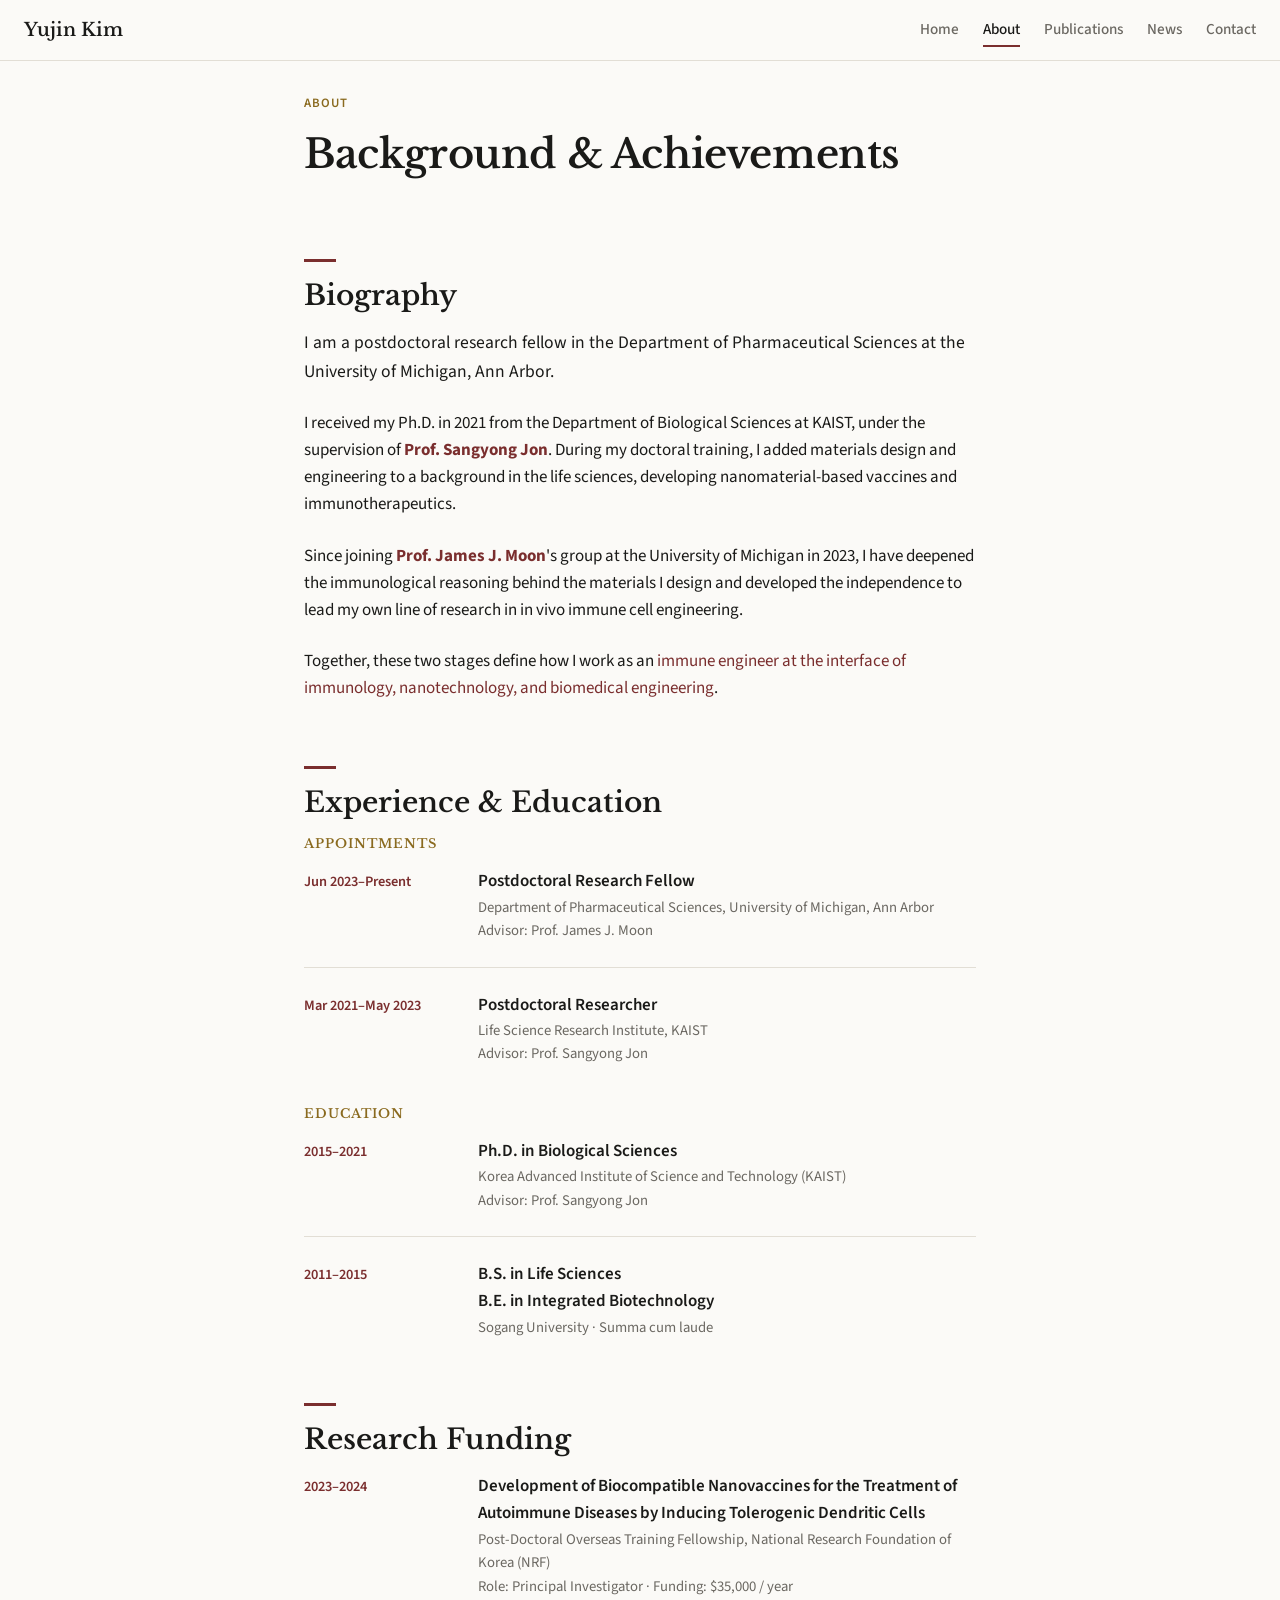
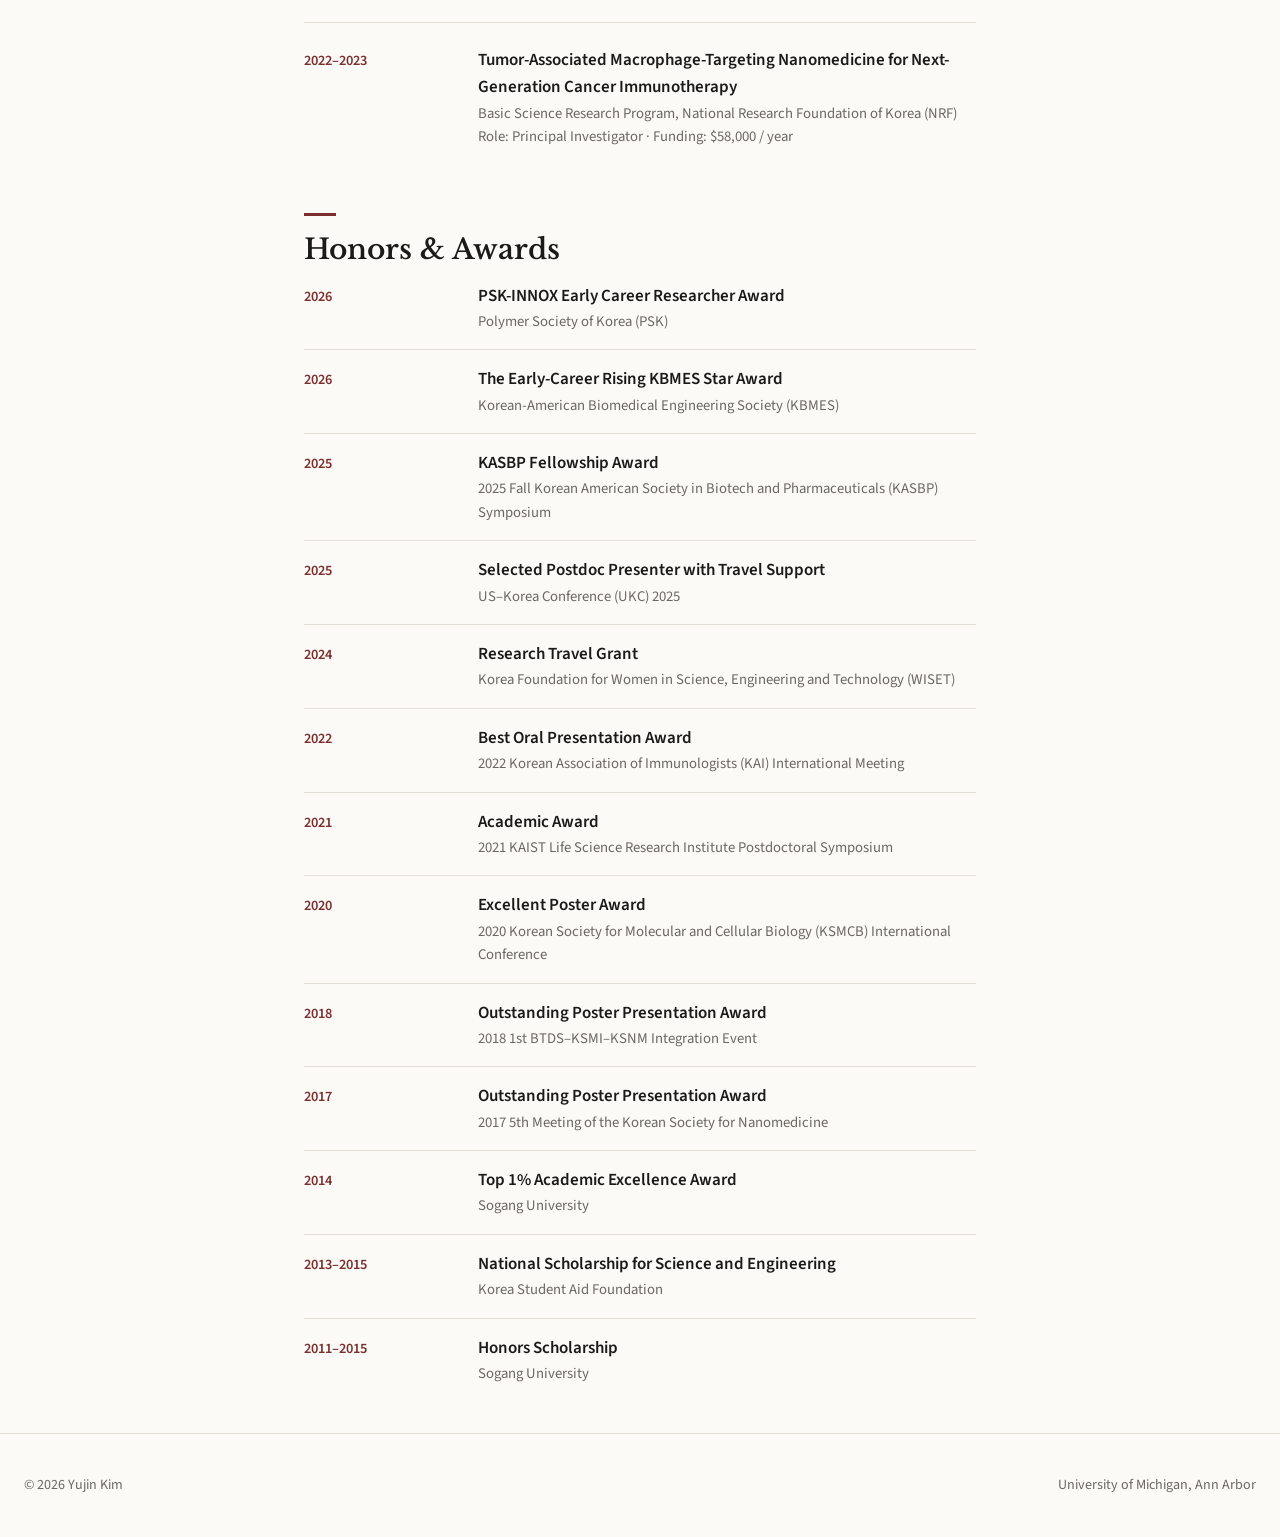
==== commit 360cc339: "Add award cards to the News page Show the 2026 PSK-INNOX and KBMES awards and the 2025 KASBP fellows" ====
--- a/about.html
+++ b/about.html
@@ -8,7 +8,7 @@
   <link rel="preconnect" href="https://fonts.googleapis.com" />
   <link rel="preconnect" href="https://fonts.gstatic.com" crossorigin />
   <link href="https://fonts.googleapis.com/css2?family=Libre+Baskerville:ital,wght@0,400;0,700;1,400&family=Source+Sans+3:ital,wght@0,400;0,500;0,600;0,700&display=swap" rel="stylesheet" />
-  <link rel="stylesheet" href="css/style.css?v=38" />
+  <link rel="stylesheet" href="css/style.css?v=39" />
   <link rel="preload" href="data/profile.json" as="fetch" crossorigin="anonymous" />
 </head>
 <body data-page="about">
--- a/css/style.css
+++ b/css/style.css
@@ -586,6 +586,23 @@
 }
 .news-outlet:hover .news-outlet__hint { color: inherit; }
 
+/* Awards share the press card. The label borrows the gold eyebrow role; the
+   certificate is portrait, so contain letterboxes it inside the square. */
+.news-group + .news-group { margin-top: var(--s6); }
+.news-item__kind {
+  margin: 0 0 4px;
+  font-size: 0.72rem;
+  font-weight: 700;
+  letter-spacing: 0.14em;
+  text-transform: uppercase;
+  color: var(--accent-2);
+}
+.news-item__detail {
+  margin: var(--s1) 0 0;
+  font-size: 0.92rem;
+  color: var(--text-primary);
+}
+
 /* -------------------------------------------------------------------------
    Publications
    ------------------------------------------------------------------------- */
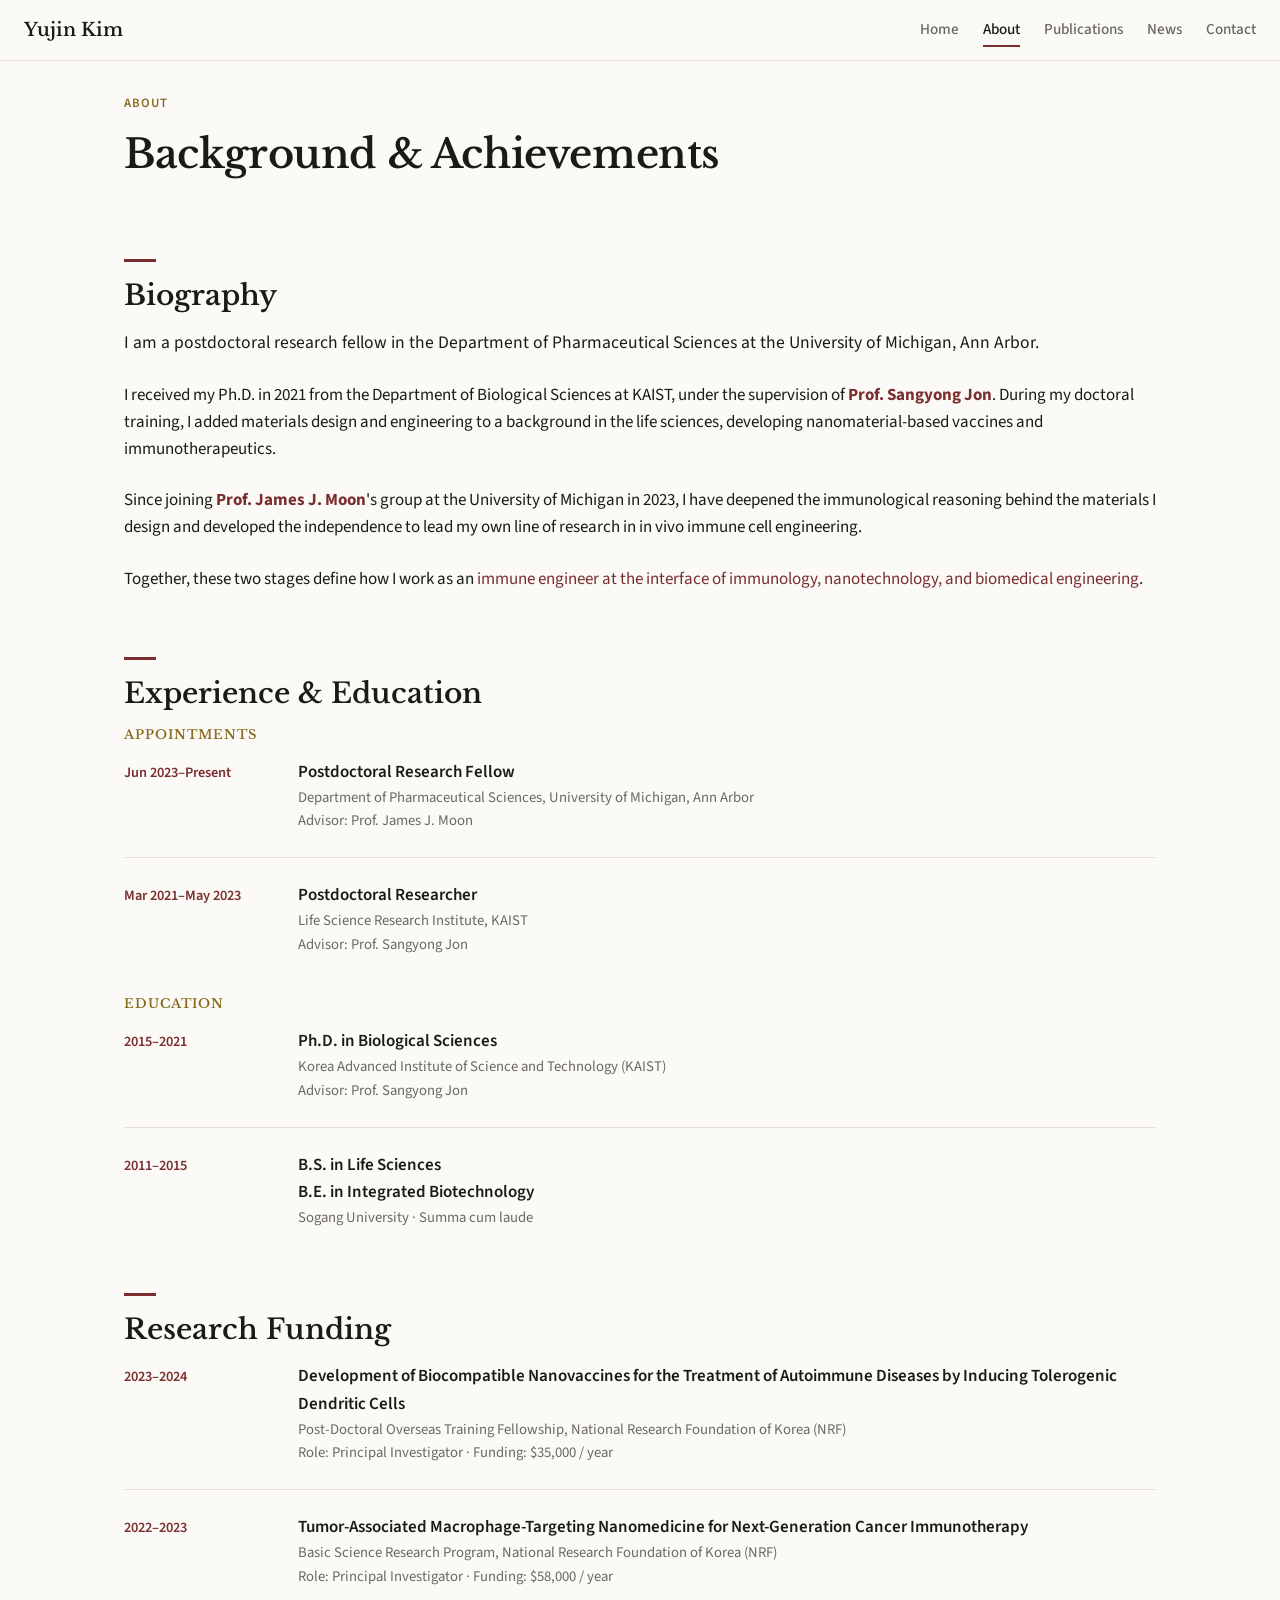
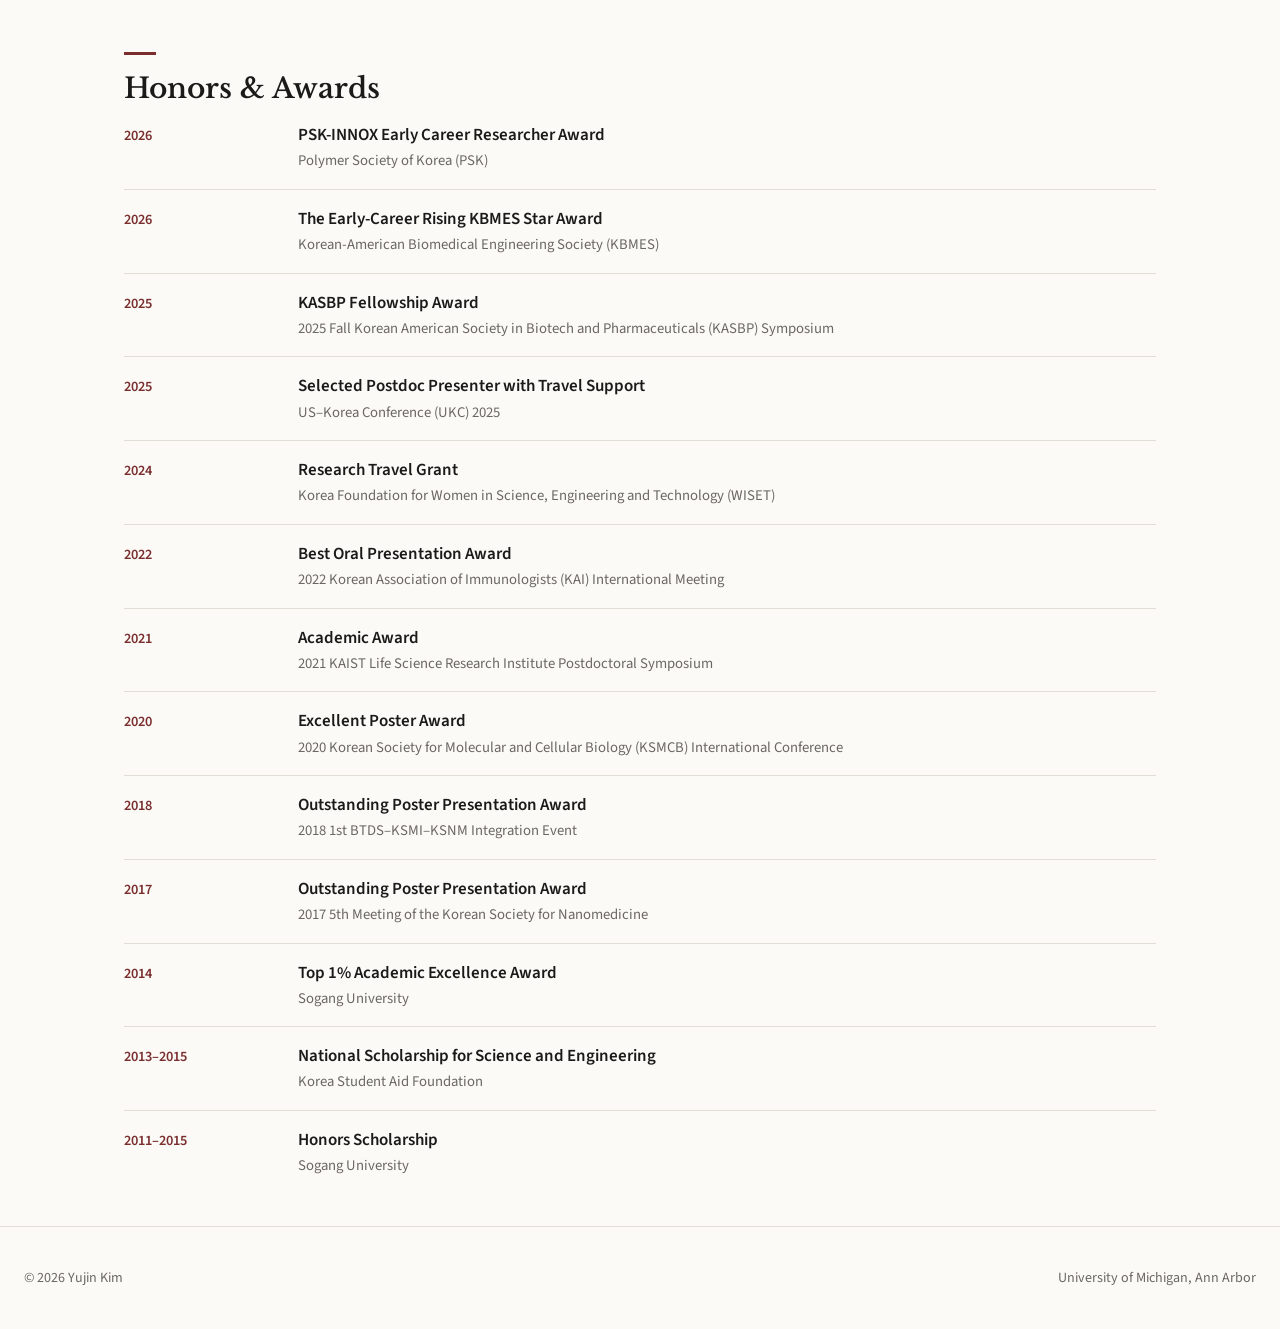
==== commit 6d588184: "Give About and Publications the same 1080px column as News Co-Authored-By: Claude Opus 5.5 <noreply@" ====
--- a/about.html
+++ b/about.html
@@ -8,7 +8,7 @@
   <link rel="preconnect" href="https://fonts.googleapis.com" />
   <link rel="preconnect" href="https://fonts.gstatic.com" crossorigin />
   <link href="https://fonts.googleapis.com/css2?family=Libre+Baskerville:ital,wght@0,400;0,700;1,400&family=Source+Sans+3:ital,wght@0,400;0,500;0,600;0,700&display=swap" rel="stylesheet" />
-  <link rel="stylesheet" href="css/style.css?v=39" />
+  <link rel="stylesheet" href="css/style.css?v=40" />
   <link rel="preload" href="data/profile.json" as="fetch" crossorigin="anonymous" />
 </head>
 <body data-page="about">
@@ -26,7 +26,7 @@
   </header>
 
   <main>
-    <div class="container container--text">
+    <div class="container container--about">
       <section class="section--tight">
         <p class="eyebrow">About</p>
         <h1>Background &amp; Achievements</h1>
--- a/css/style.css
+++ b/css/style.css
@@ -96,10 +96,11 @@
 /* Contact needs room for the details + map side by side, and enough width for
    the street address to stay on one line */
 .container--contact { max-width: 1080px; }
-/* Publications is text-heavy — keep a comfortable reading measure.
-   (1080px was tried for About and Publications and reverted; News kept it.) */
-.container--pubs { max-width: 900px; }
-/* News holds image cards, which use the extra room */
+/* About, Publications and News share one 1080px column so the three pages line
+   up when switching between them (Yujin, 2026-11-08). This reverses the earlier
+   per-page widths (About 720, Publications 900). */
+.container--about,
+.container--pubs,
 .container--news { max-width: 1080px; }
 /* Research holds a 2-column card grid */
 .container--research { max-width: 1080px; }
